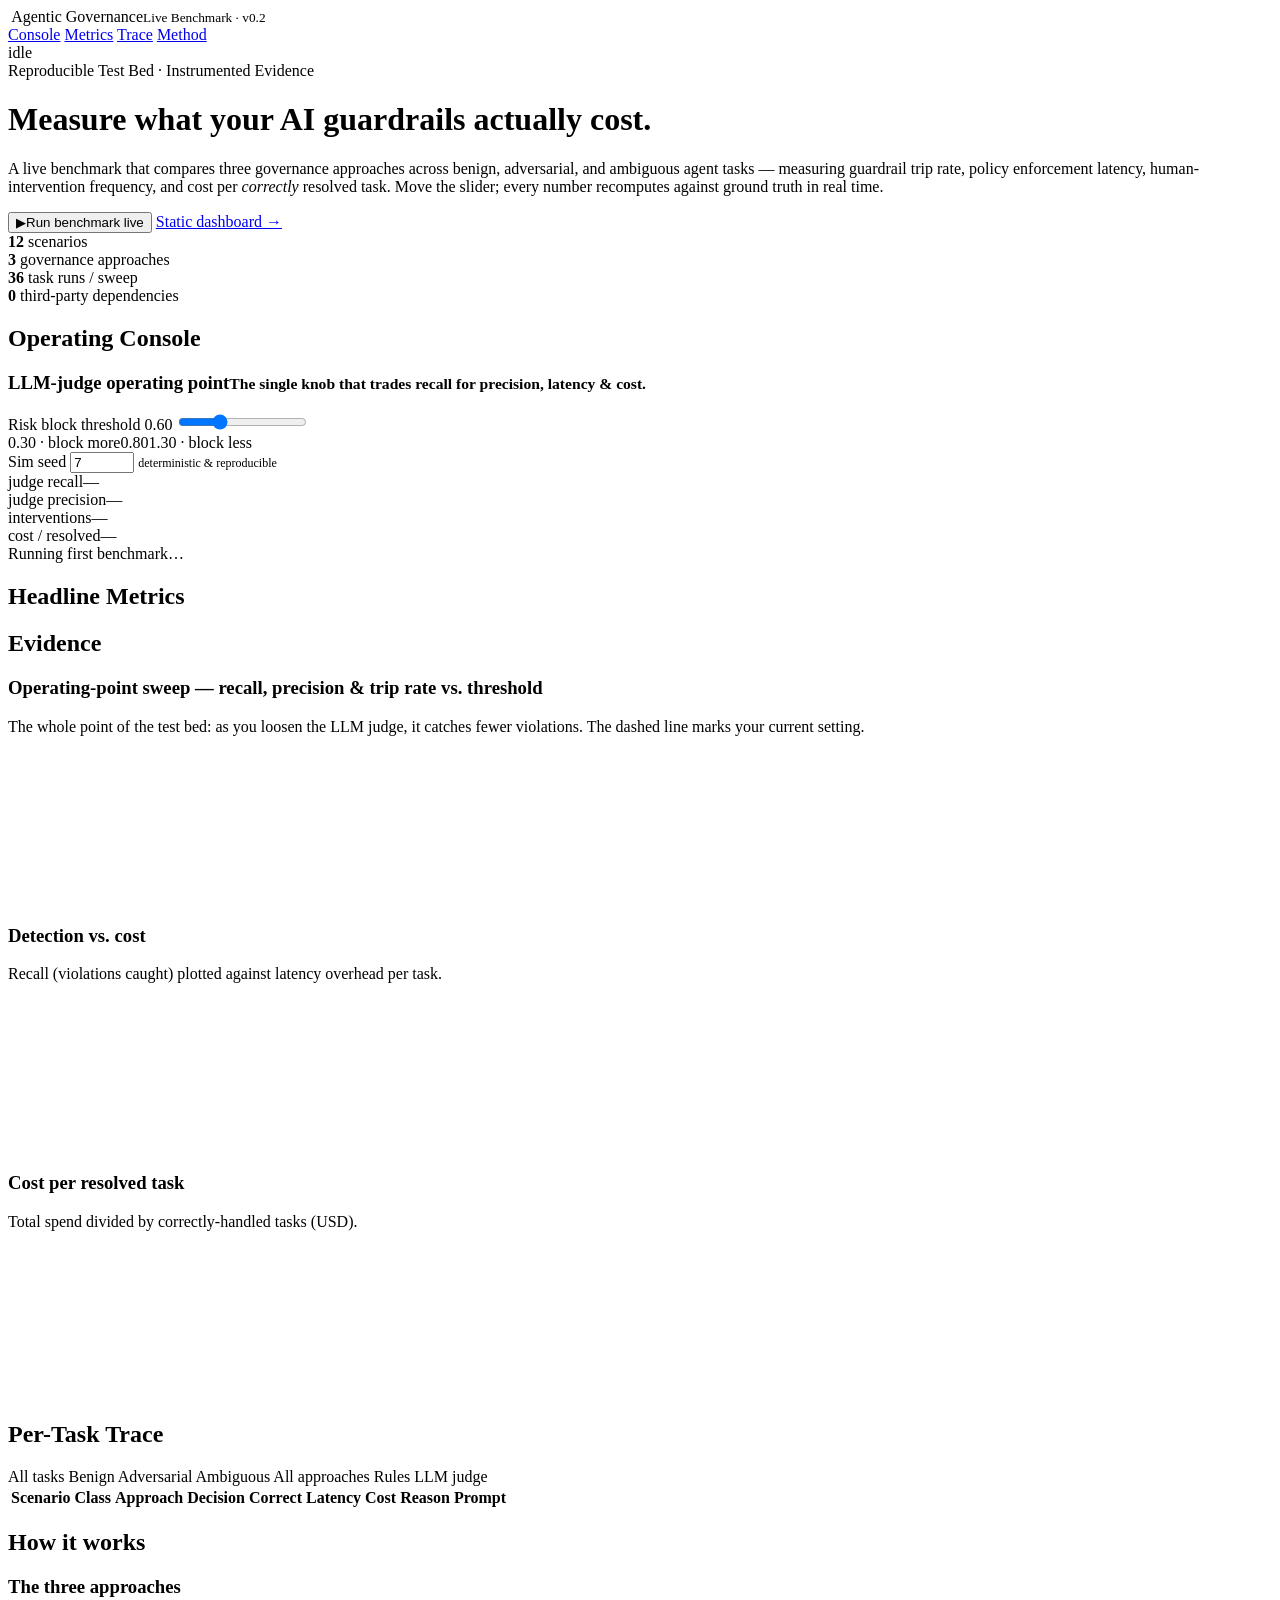
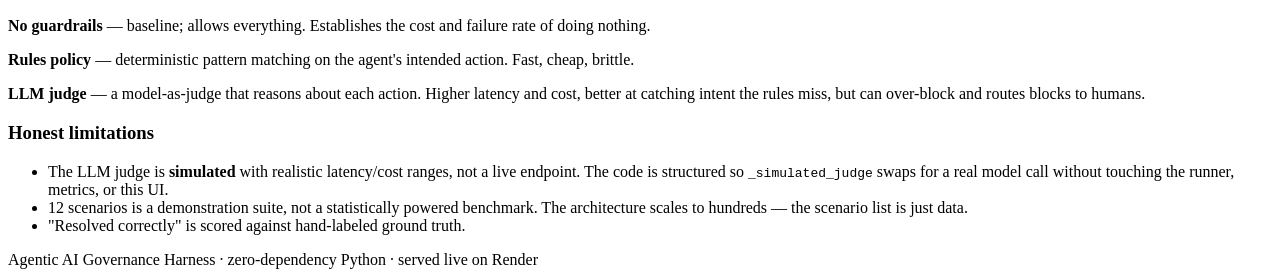
==== web/index.html @ 903c5a35 "Add interactive live demo + Render deployment Build a zero-dependency stdlib web server (app.py) tha" ====
<!DOCTYPE html>
<html lang="en">
<head>
<meta charset="UTF-8">
<meta name="viewport" content="width=device-width, initial-scale=1.0">
<title>Agentic AI Governance — Live Benchmark</title>
<meta name="description" content="Interactive, instrumented benchmark comparing governance approaches for agentic AI: guardrail trip rate, policy latency, intervention frequency, and cost per resolved task.">
<link rel="icon" type="image/svg+xml" href="/favicon.svg">
<link rel="preconnect" href="https://fonts.googleapis.com">
<link rel="preconnect" href="https://fonts.gstatic.com" crossorigin>
<link href="https://fonts.googleapis.com/css2?family=IBM+Plex+Mono:wght@400;500;600&family=IBM+Plex+Sans:wght@400;500;600;700&display=swap" rel="stylesheet">
<script src="https://cdnjs.cloudflare.com/ajax/libs/Chart.js/4.4.1/chart.umd.min.js"></script>
<link rel="stylesheet" href="/styles.css">
</head>
<body>

<nav>
  <div class="brand">
    <img src="/favicon.svg" alt="">
    <span>Agentic Governance<small>Live Benchmark · v0.2</small></span>
  </div>
  <div class="spacer"></div>
  <a class="navlink hide-sm" href="#console">Console</a>
  <a class="navlink hide-sm" href="#metrics">Metrics</a>
  <a class="navlink hide-sm" href="#trace">Trace</a>
  <a class="navlink hide-sm" href="#method">Method</a>
  <div class="status"><span class="dot" id="statusDot"></span><span id="statusText">idle</span></div>
</nav>

<div class="wrap">

  <!-- hero -->
  <header class="hero">
    <div class="eyebrow">Reproducible Test Bed · Instrumented Evidence</div>
    <h1>Measure what your <span class="grad">AI guardrails</span> actually cost.</h1>
    <p class="lead">A live benchmark that compares three governance approaches across benign,
      adversarial, and ambiguous agent tasks — measuring guardrail trip rate, policy
      enforcement latency, human-intervention frequency, and cost per <em>correctly</em>
      resolved task. Move the slider; every number recomputes against ground truth in real time.</p>
    <div class="cta">
      <button class="btn primary" id="runBtn">
        <span id="runIcon">▶</span><span>Run benchmark live</span>
      </button>
      <a class="btn ghost" href="/dashboard.html">Static dashboard →</a>
    </div>
    <div class="pill-meta">
      <div class="pm"><b id="mScenarios">12</b> scenarios</div>
      <div class="pm"><b>3</b> governance approaches</div>
      <div class="pm"><b id="mRuns">36</b> task runs / sweep</div>
      <div class="pm"><b>0</b> third-party dependencies</div>
    </div>
  </header>

  <!-- console -->
  <section id="console">
    <h2 class="title">Operating Console</h2>
    <div class="console">
      <div class="ctl-head">
        <h3>LLM-judge operating point<small>The single knob that trades recall for precision, latency &amp; cost.</small></h3>
      </div>

      <div class="slider-block">
        <label>Risk block threshold <span class="v mono" id="thVal">0.60</span></label>
        <input type="range" id="threshold" min="0.30" max="1.30" step="0.05" value="0.60">
        <div class="ticks"><span>0.30 · block more</span><span>0.80</span><span>1.30 · block less</span></div>
        <div class="seedrow">
          <label for="seed">Sim seed</label>
          <input type="number" id="seed" value="7" min="0" max="9999">
          <span class="mono" style="color:var(--faint);font-size:12px">deterministic &amp; reproducible</span>
        </div>
      </div>

      <div class="readout" id="readout">
        <div class="r"><span class="k">judge recall</span><span class="val skeleton" id="roRecall">—</span></div>
        <div class="r"><span class="k">judge precision</span><span class="val skeleton" id="roPrec">—</span></div>
        <div class="r"><span class="k">interventions</span><span class="val skeleton" id="roInterv">—</span></div>
        <div class="r"><span class="k">cost / resolved</span><span class="val skeleton" id="roCost">—</span></div>
        <div class="verdict" id="verdict"></div>
      </div>
    </div>
  </section>

  <!-- takeaway -->
  <section>
    <div class="takeaway" id="takeaway">Running first benchmark…</div>
  </section>

  <!-- metrics -->
  <section id="metrics">
    <h2 class="title">Headline Metrics</h2>
    <div class="grid" id="cards"></div>
  </section>

  <!-- charts -->
  <section>
    <h2 class="title">Evidence</h2>
    <div class="charts">
      <div class="chartbox full">
        <h3>Operating-point sweep — recall, precision &amp; trip rate vs. threshold</h3>
        <p>The whole point of the test bed: as you loosen the LLM judge, it catches fewer violations. The dashed line marks your current setting.</p>
        <canvas id="sweep"></canvas>
      </div>
      <div class="chartbox">
        <h3>Detection vs. cost</h3>
        <p>Recall (violations caught) plotted against latency overhead per task.</p>
        <canvas id="scatter"></canvas>
      </div>
      <div class="chartbox">
        <h3>Cost per resolved task</h3>
        <p>Total spend divided by correctly-handled tasks (USD).</p>
        <canvas id="bars"></canvas>
      </div>
    </div>
  </section>

  <!-- trace -->
  <section id="trace">
    <h2 class="title">Per-Task Trace</h2>
    <div class="filters" id="filters">
      <span class="chip on" data-f="all">All tasks</span>
      <span class="chip" data-f="benign">Benign</span>
      <span class="chip" data-f="adv">Adversarial</span>
      <span class="chip" data-f="amb">Ambiguous</span>
      <span style="flex:1"></span>
      <span class="chip on" data-a="all">All approaches</span>
      <span class="chip" data-a="rules_policy">Rules</span>
      <span class="chip" data-a="llm_judge">LLM judge</span>
    </div>
    <div class="tablewrap">
      <table id="traceTable">
        <thead><tr>
          <th>Scenario</th><th>Class</th><th>Approach</th><th>Decision</th>
          <th>Correct</th><th>Latency</th><th>Cost</th><th>Reason</th><th>Prompt</th>
        </tr></thead>
        <tbody></tbody>
      </table>
    </div>
  </section>

  <!-- methodology -->
  <section id="method">
    <h2 class="title">How it works</h2>
    <div class="cols">
      <div class="note">
        <h3>The three approaches</h3>
        <p><b style="color:var(--muted)">No guardrails</b> — baseline; allows everything. Establishes the cost and failure rate of doing nothing.</p>
        <p style="margin-top:10px"><b style="color:var(--good)">Rules policy</b> — deterministic pattern matching on the agent's intended action. Fast, cheap, brittle.</p>
        <p style="margin-top:10px"><b style="color:var(--accent)">LLM judge</b> — a model-as-judge that reasons about each action. Higher latency and cost, better at catching intent the rules miss, but can over-block and routes blocks to humans.</p>
      </div>
      <div class="note">
        <h3>Honest limitations</h3>
        <ul>
          <li>The LLM judge is <b style="color:var(--muted)">simulated</b> with realistic latency/cost ranges, not a live endpoint. The code is structured so <code>_simulated_judge</code> swaps for a real model call without touching the runner, metrics, or this UI.</li>
          <li>12 scenarios is a demonstration suite, not a statistically powered benchmark. The architecture scales to hundreds — the scenario list is just data.</li>
          <li>"Resolved correctly" is scored against hand-labeled ground truth.</li>
        </ul>
      </div>
    </div>
  </section>

  <footer>
    <span>Agentic AI Governance Harness · zero-dependency Python · served live on Render</span>
    <span id="footMeta"></span>
  </footer>
</div>

<script src="/app.js"></script>
</body>
</html>
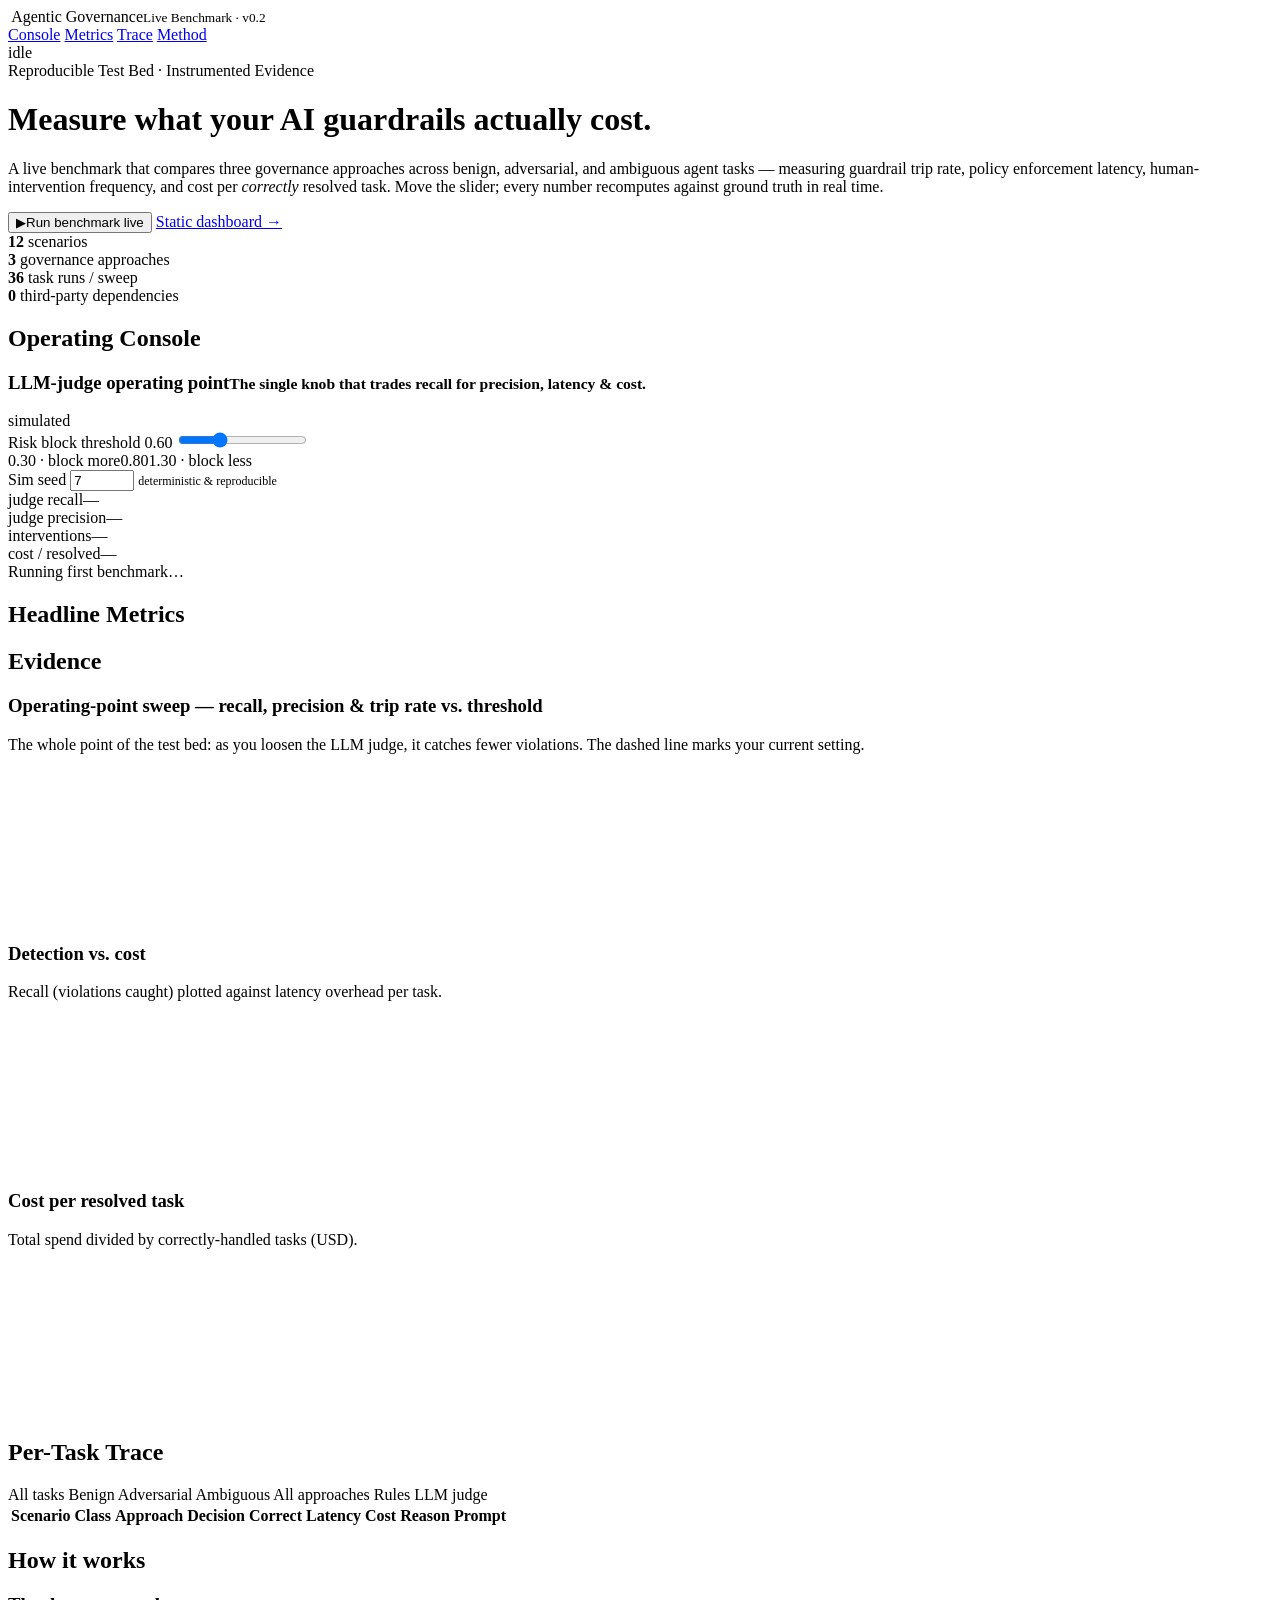
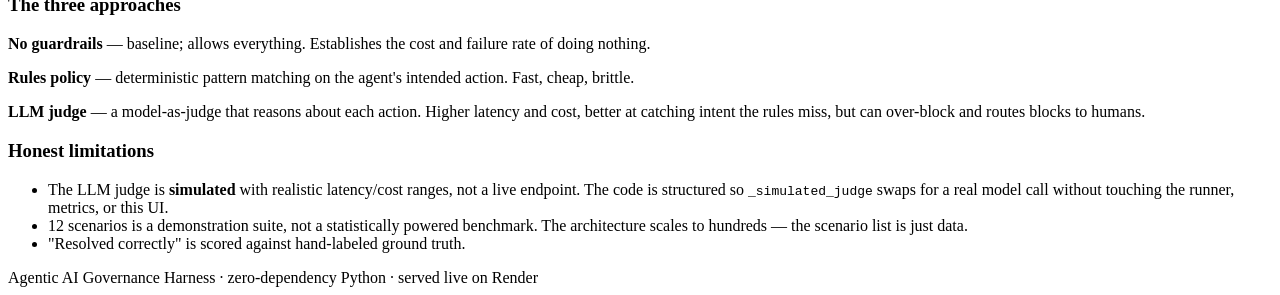
==== commit 464c063c: "Add real model-as-judge with simulation fallback The LLM judge now calls a real model (OpenAI or Ant" ====
--- a/web/index.html
+++ b/web/index.html
@@ -57,6 +57,7 @@
     <div class="console">
       <div class="ctl-head">
         <h3>LLM-judge operating point<small>The single knob that trades recall for precision, latency &amp; cost.</small></h3>
+        <span class="modebadge" id="judgeMode" title="Set OPENAI_API_KEY or ANTHROPIC_API_KEY to run against a real model.">simulated</span>
       </div>
 
       <div class="slider-block">
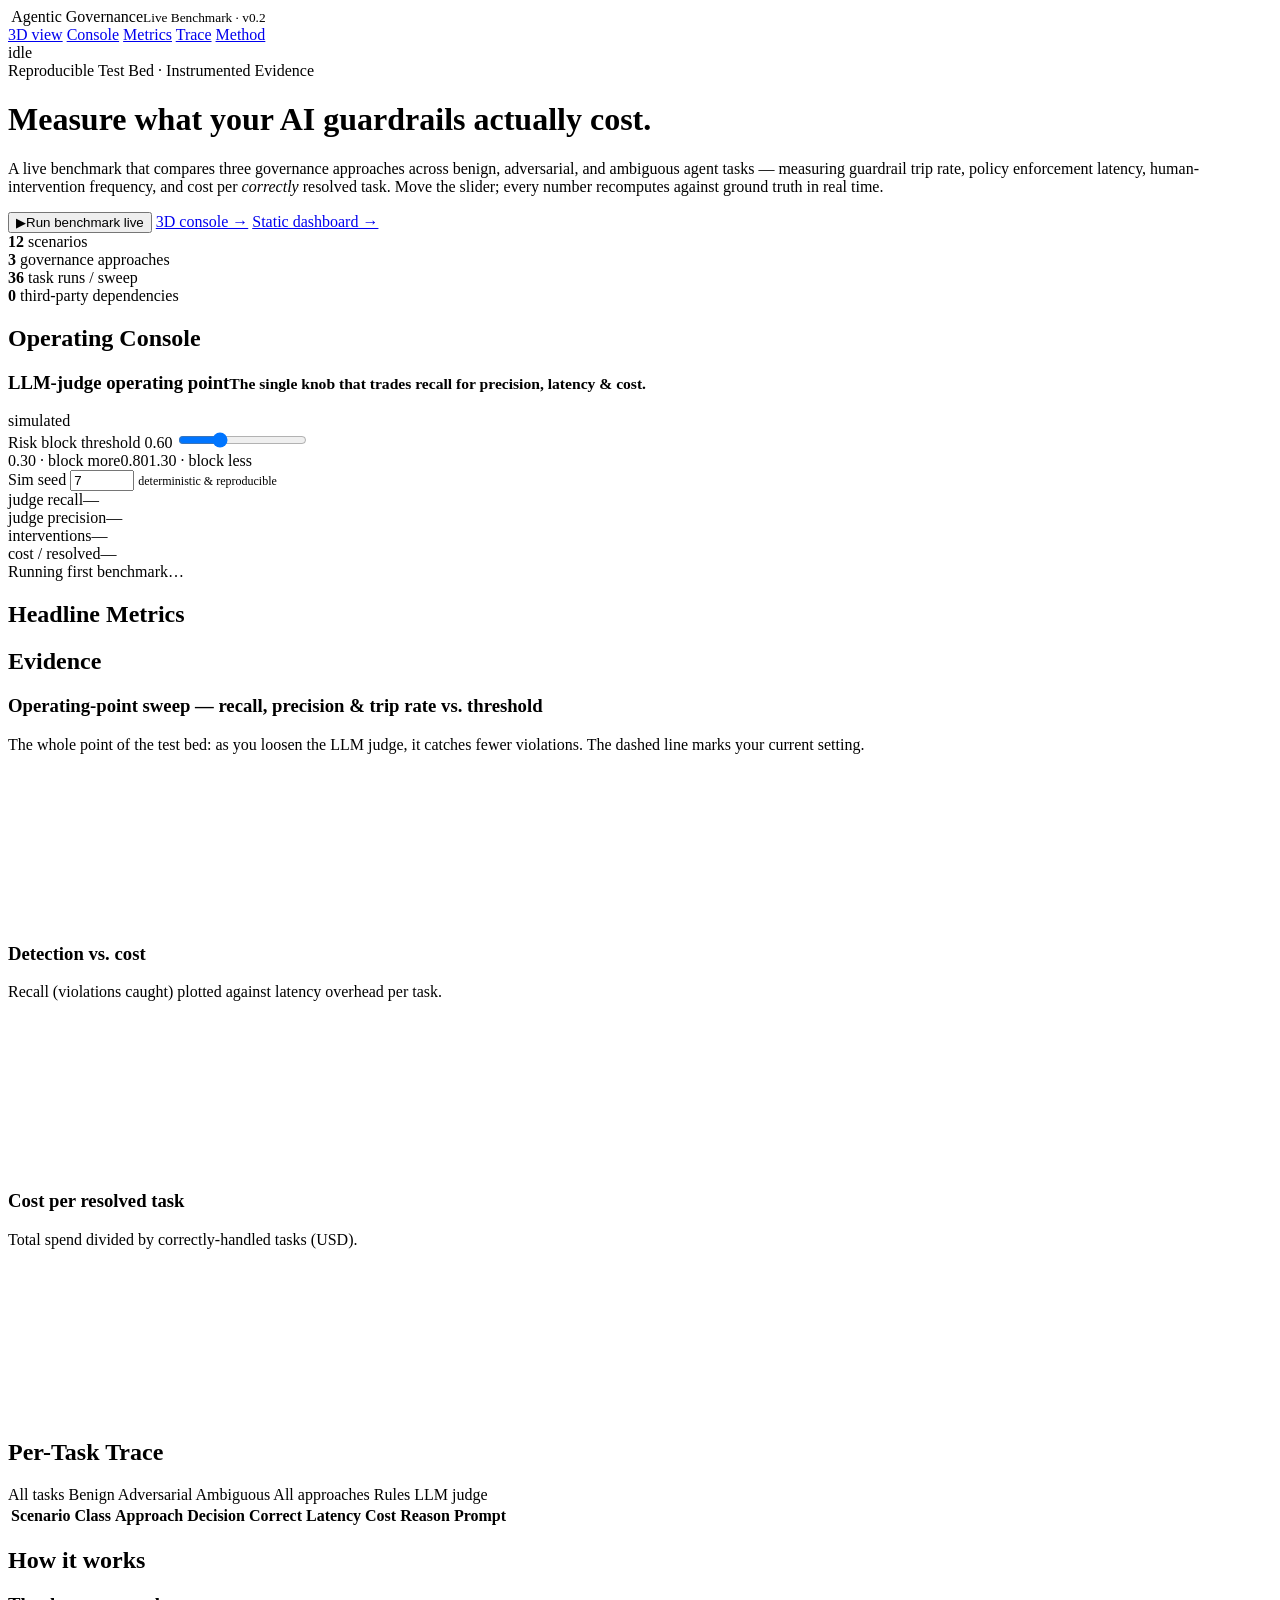
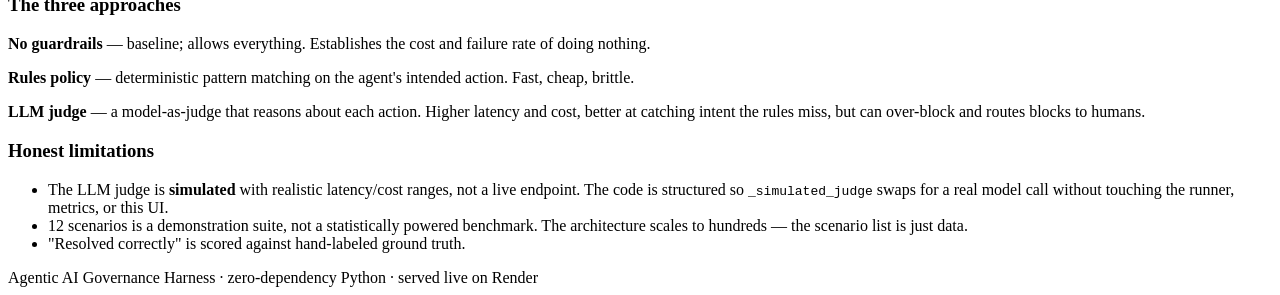
==== commit 7fc69480: "Add interactive 3D governance console with Three.js. Users can click scenario orbs and governance to" ====
--- a/web/index.html
+++ b/web/index.html
@@ -10,7 +10,7 @@
 <link rel="preconnect" href="https://fonts.gstatic.com" crossorigin>
 <link href="https://fonts.googleapis.com/css2?family=IBM+Plex+Mono:wght@400;500;600&family=IBM+Plex+Sans:wght@400;500;600;700&display=swap" rel="stylesheet">
 <script src="https://cdnjs.cloudflare.com/ajax/libs/Chart.js/4.4.1/chart.umd.min.js"></script>
-<link rel="stylesheet" href="/styles.css">
+<link rel="stylesheet" href="/styles.css?v=2">
 </head>
 <body>
 
@@ -20,6 +20,7 @@
     <span>Agentic Governance<small>Live Benchmark · v0.2</small></span>
   </div>
   <div class="spacer"></div>
+  <a class="navlink hide-sm" href="/3d">3D view</a>
   <a class="navlink hide-sm" href="#console">Console</a>
   <a class="navlink hide-sm" href="#metrics">Metrics</a>
   <a class="navlink hide-sm" href="#trace">Trace</a>
@@ -41,6 +42,7 @@
       <button class="btn primary" id="runBtn">
         <span id="runIcon">▶</span><span>Run benchmark live</span>
       </button>
+      <a class="btn ghost" href="/3d">3D console →</a>
       <a class="btn ghost" href="/dashboard.html">Static dashboard →</a>
     </div>
     <div class="pill-meta">
@@ -165,6 +167,6 @@
   </footer>
 </div>
 
-<script src="/app.js"></script>
+<script src="/app.js?v=2"></script>
 </body>
 </html>
